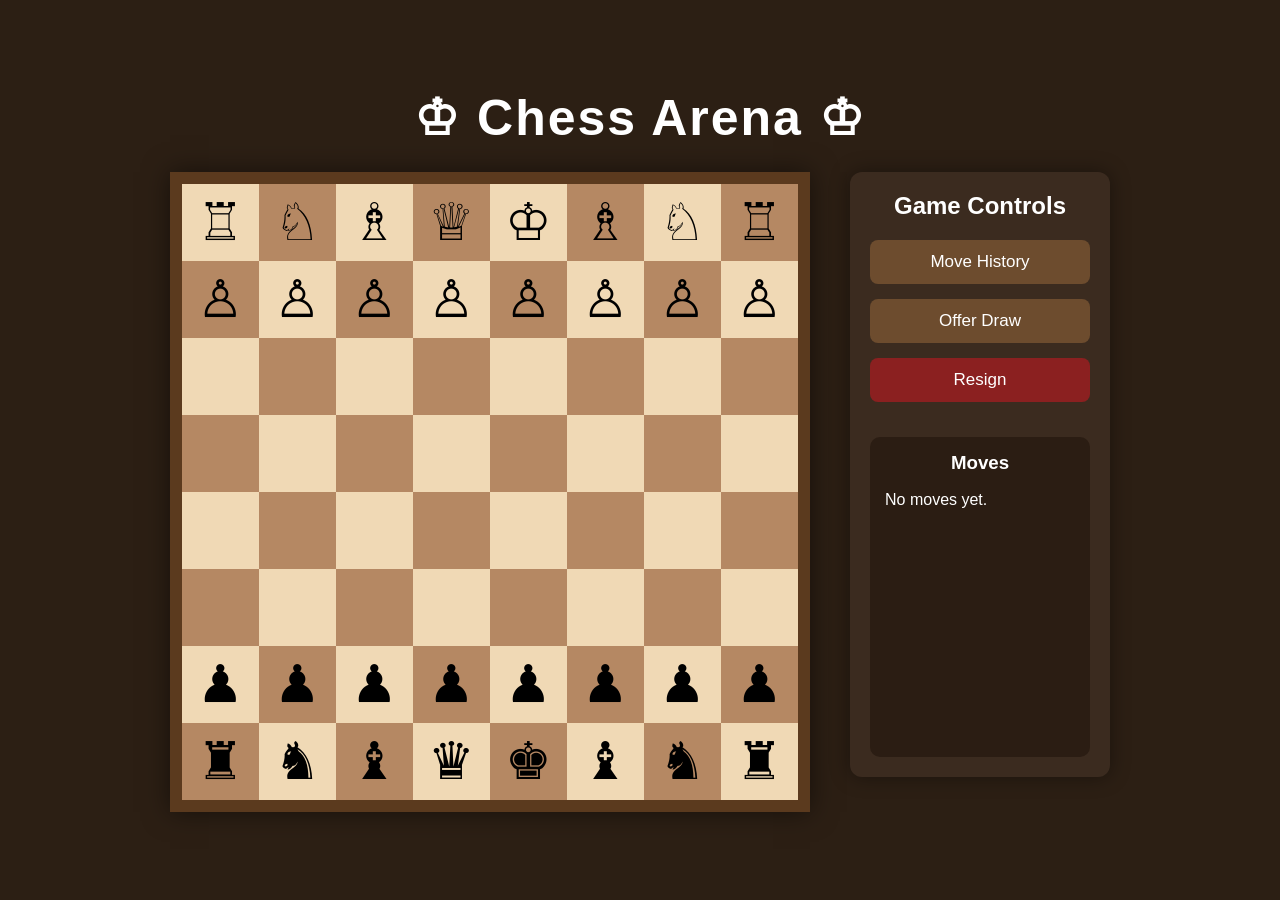
==== board_page/main_chess.html @ 3aaa36c6 "changed the overall structure and started with the JWT+frontend JS part" ====
<!DOCTYPE html>
<html lang="en">
<head>
    <meta charset="UTF-8">
    <meta name="viewport" content="width=device-width, initial-scale=1.0">
    <title>Chess</title>
    <link rel="stylesheet" href="main_chess.css">
</head>
<body>

<h1>♔ Chess Arena ♔</h1>

<div class="game-container">

    <div class="chess-board">

        <div class="row">
            <button id="0-0" class="square light">♖</button>
            <button id="0-1" class="square dark">♘</button>
            <button id="0-2" class="square light">♗</button>
            <button id="0-3" class="square dark">♕</button>
            <button id="0-4" class="square light">♔</button>
            <button id="0-5" class="square dark">♗</button>
            <button id="0-6" class="square light">♘</button>
            <button id="0-7" class="square dark">♖</button>
        </div>

        <div class="row">
            <button id="1-0" class="square dark">♙</button>
            <button id="1-1" class="square light">♙</button>
            <button id="1-2" class="square dark">♙</button>
            <button id="1-3" class="square light">♙</button>
            <button id="1-4" class="square dark">♙</button>
            <button id="1-5" class="square light">♙</button>
            <button id="1-6" class="square dark">♙</button>
            <button id="1-7" class="square light">♙</button>
        </div>

        <div class="row">
            <button id="2-0" class="square light"></button>
            <button id="2-1" class="square dark"></button>
            <button id="2-2" class="square light"></button>
            <button id="2-3" class="square dark"></button>
            <button id="2-4" class="square light"></button>
            <button id="2-5" class="square dark"></button>
            <button id="2-6" class="square light"></button>
            <button id="2-7" class="square dark"></button>
        </div>

        <div class="row">
            <button id="3-0" class="square dark"></button>
            <button id="3-1" class="square light"></button>
            <button id="3-2" class="square dark"></button>
            <button id="3-3" class="square light"></button>
            <button id="3-4" class="square dark"></button>
            <button id="3-5" class="square light"></button>
            <button id="3-6" class="square dark"></button>
            <button id="3-7" class="square light"></button>
        </div>

        <div class="row">
            <button id="4-0" class="square light"></button>
            <button id="4-1" class="square dark"></button>
            <button id="4-2" class="square light"></button>
            <button id="4-3" class="square dark"></button>
            <button id="4-4" class="square light"></button>
            <button id="4-5" class="square dark"></button>
            <button id="4-6" class="square light"></button>
            <button id="4-7" class="square dark"></button>
        </div>

        <div class="row">
            <button id="5-0" class="square dark"></button>
            <button id="5-1" class="square light"></button>
            <button id="5-2" class="square dark"></button>
            <button id="5-3" class="square light"></button>
            <button id="5-4" class="square dark"></button>
            <button id="5-5" class="square light"></button>
            <button id="5-6" class="square dark"></button>
            <button id="5-7" class="square light"></button>
        </div>

        <div class="row">
            <button id="6-0" class="square light">♟</button>
            <button id="6-1" class="square dark">♟</button>
            <button id="6-2" class="square light">♟</button>
            <button id="6-3" class="square dark">♟</button>
            <button id="6-4" class="square light">♟</button>
            <button id="6-5" class="square dark">♟</button>
            <button id="6-6" class="square light">♟</button>
            <button id="6-7" class="square dark">♟</button>
        </div>

        <div class="row">
            <button id="7-0" class="square dark">♜</button>
            <button id="7-1" class="square light">♞</button>
            <button id="7-2" class="square dark">♝</button>
            <button id="7-3" class="square light">♛</button>
            <button id="7-4" class="square dark">♚</button>
            <button id="7-5" class="square light">♝</button>
            <button id="7-6" class="square dark">♞</button>
            <button id="7-7" class="square light">♜</button>
        </div>

    </div>

    <div class="side-panel">

        <h2>Game Controls</h2>

        <button class="control-btn" id="history-btn">
            Move History
        </button>

        <button class="control-btn" id="draw-btn">
            Offer Draw
        </button>

        <button class="control-btn resign" id="resign-btn">
            Resign
        </button>

        <div class="history-box">
            <h3>Moves</h3>
            <div id="move-history">
                No moves yet.
            </div>
        </div>

    </div>

</div>

<script src="chess.js"></script>

</body>
</html>
---- board_page/main_chess.css ----
*{
    margin: 0;
    padding: 0;
    box-sizing: border-box;
}

body{
    min-height: 100vh;
    background: #2c1f14;
    font-family: Arial, Helvetica, sans-serif;

    display: flex;
    flex-direction: column;
    justify-content: center;
    align-items: center;
}

h1{
    color: white;
    margin-bottom: 25px;
    letter-spacing: 2px;
    font-size: 50px;
}

.game-container{
    display: flex;
    gap: 40px;
    align-items: flex-start;
}


.chess-board{
    display: flex;
    flex-direction: column;

    width: 640px;
    height: 640px;

    border: 12px solid #5b3a1e;
    box-shadow: 0 0 25px rgba(0,0,0,.5);
}

.row{
    display: flex;
    flex: 1;
}

.square{
    flex: 1;
    border: none;
    outline: none;

    font-size: 52px;

    cursor: pointer;
    user-select: none;

    transition: .15s;
}

.light{
    background: #f0d9b5;
}

.dark{
    background: #b58863;
}

.light:hover{
    background: #f8e5c2;
}

.dark:hover{
    background: #c89d70;
}

.square:active{
    transform: scale(.96);
}

.side-panel{
    width: 260px;

    background: #3b2b1f;
    color: white;

    border-radius: 12px;
    padding: 20px;

    box-shadow: 0 0 20px rgba(0,0,0,.4);
}

.side-panel h2{
    text-align: center;
    margin-bottom: 20px;
}

.control-btn{
    width: 100%;
    padding: 12px;
    margin-bottom: 15px;

    font-size: 17px;

    border: none;
    border-radius: 8px;

    cursor: pointer;

    background: #6d4c2e;
    color: white;

    transition: .2s;
}

.control-btn:hover{
    background: #8a6340;
}

.resign{
    background: #8b2020;
}

.resign:hover{
    background: #b62929;
}

.history-box{
    margin-top: 20px;

    background: #2b1d13;

    border-radius: 10px;
    padding: 15px;

    height: 320px;
}

.history-box h3{
    margin-bottom: 12px;
    text-align: center;
}

#move-history{
    overflow-y: auto;

    height: 260px;

    line-height: 1.8;
    font-size: 16px;
}
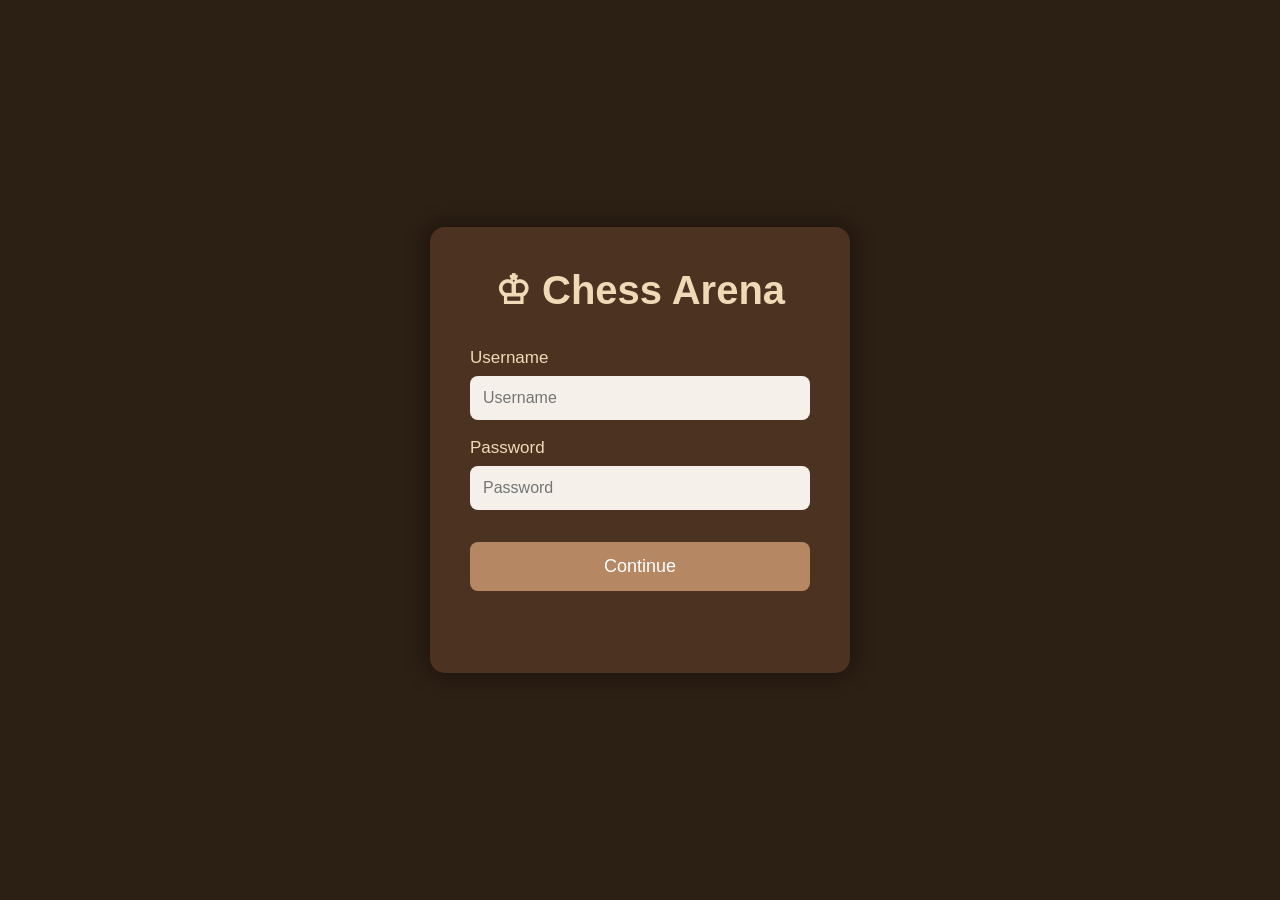
==== commit fa0dd614: "completed the wbesocketss part now only the actual game part remains" ====
--- a/board_page/main_chess.html
+++ b/board_page/main_chess.html
@@ -9,7 +9,7 @@
 <body>
 
 <h1>♔ Chess Arena ♔</h1>
-
+<h3 id="room-id"></h3>
 <div class="game-container">
 
     <div class="chess-board">
@@ -111,7 +111,9 @@
         <button class="control-btn" id="history-btn">
             Move History
         </button>
-
+        <button class="control-btn" id="flip-btn">
+            Flip Board
+        </button>
         <button class="control-btn" id="draw-btn">
             Offer Draw
         </button>
@@ -131,7 +133,7 @@
 
 </div>
 
-<script src="chess.js"></script>
+<script src="main_chess.js"></script>
 
 </body>
 </html>
--- a/board_page/main_chess.css
+++ b/board_page/main_chess.css
@@ -21,7 +21,28 @@
     letter-spacing: 2px;
     font-size: 50px;
 }
+#room-id {
+    margin-top: -10px;
+    margin-bottom: 20px;
+    text-align: center;
 
+    font-size: 20px;
+    font-weight: bold;
+    color: #f5d76e;
+
+    background-color: rgba(255, 255, 255, 0.08);
+
+    display: inline-block;
+
+    padding: 8px 18px;
+
+    border: 2px solid #f5d76e;
+    border-radius: 10px;
+
+    letter-spacing: 1px;
+
+    box-shadow: 0 0 8px rgba(245, 215, 110, 0.3);
+}
 .game-container{
     display: flex;
     gap: 40px;
@@ -148,4 +169,15 @@
 
     line-height: 1.8;
     font-size: 16px;
+}
+.chess-board {
+    transition: transform 0.3s ease;
+}
+
+.chess-board.flipped {
+    transform: rotate(180deg);
+}
+
+.chess-board.flipped .square {
+    transform: rotate(180deg);
 }
